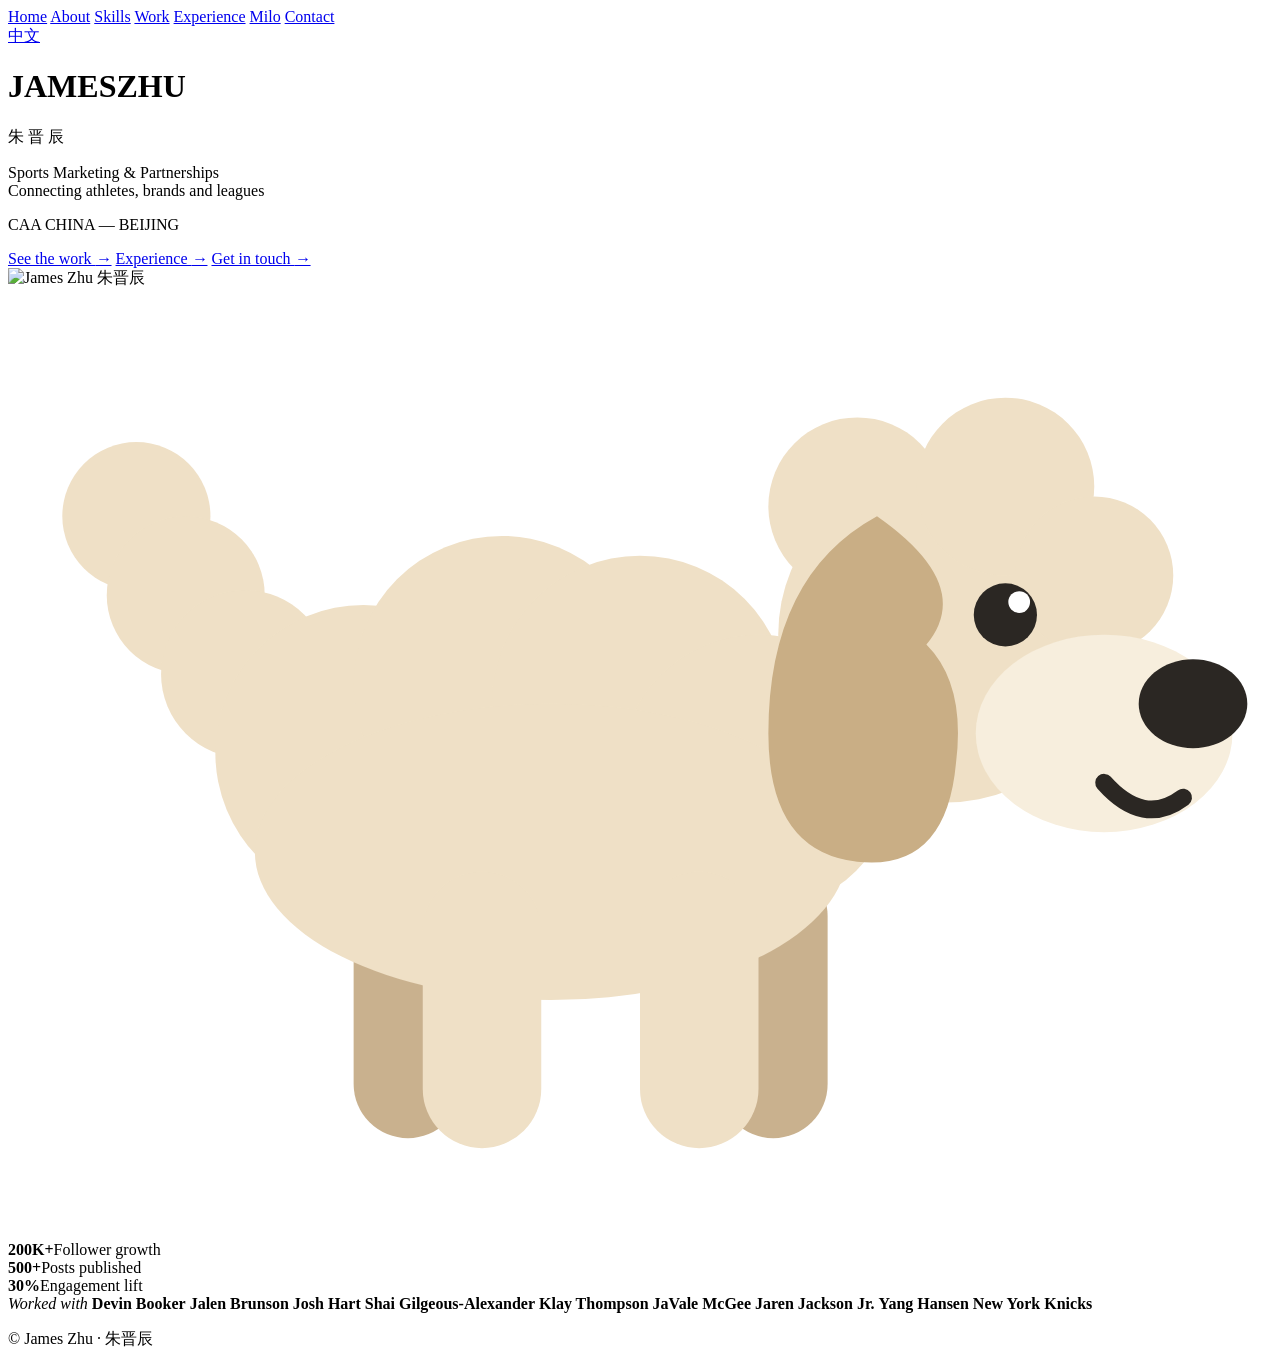
==== site/en/index.html @ c1fa9ac0 "Turn on Cloudflare Web Analytics Fills in the beacon token James created for jamesjz.com, so the plu" ====
<!DOCTYPE html>
<html lang="en">
<head>
<meta charset="UTF-8">
<meta name="viewport" content="width=device-width, initial-scale=1.0">
<title>James Zhu — Sports Agent</title>
<meta name="description" content="Personal site of Jinchen (James) Zhu — sports marketing, sponsorship strategy and athlete digital growth">
<link rel="canonical" href="https://jamesjz.com/en/">
<link rel="alternate" hreflang="zh-CN" href="https://jamesjz.com/">
<link rel="alternate" hreflang="en" href="https://jamesjz.com/en/">
<link rel="alternate" hreflang="x-default" href="https://jamesjz.com/en/">

<!-- Link previews. Without these a shared URL renders as a bare grey link on
     LinkedIn, WeChat and iMessage — the first impression this site makes is
     usually the card, not the page. -->
<meta property="og:type" content="website">
<meta property="og:site_name" content="James Zhu · 朱晋辰">
<meta property="og:locale" content="en_US">
<meta property="og:locale:alternate" content="zh_CN">
<meta property="og:url" content="https://jamesjz.com/en/">
<meta property="og:title" content="James Zhu — Sports Agent">
<meta property="og:description" content="Personal site of Jinchen (James) Zhu — sports marketing, sponsorship strategy and athlete digital growth">
<meta property="og:image" content="https://jamesjz.com/assets/share.jpg">
<meta property="og:image:width" content="1200">
<meta property="og:image:height" content="630">
<meta property="og:image:alt" content="James Zhu 朱晋辰 — Sports Marketing & Partnerships">
<meta name="twitter:card" content="summary_large_image">
<meta name="twitter:title" content="James Zhu — Sports Agent">
<meta name="twitter:description" content="Personal site of Jinchen (James) Zhu — sports marketing, sponsorship strategy and athlete digital growth">
<meta name="twitter:image" content="https://jamesjz.com/assets/share.jpg">

<link rel="icon" href="../favicon.ico" sizes="32x32">
<link rel="icon" href="../assets/icon-32.png" type="image/png">
<link rel="apple-touch-icon" href="../assets/apple-touch-icon.png">
<link rel="preload" href="../assets/fonts/jost-latin.woff2" as="font" type="font/woff2" crossorigin>
<link rel="stylesheet" href="../css/style.css?v=62e324ef">
</head>
<body>

<div class="topbar">
  <div class="topbar__inner">
    <nav>
      <a href="index.html" class="is-active">Home</a>
      <a href="about.html">About</a>
      <a href="skills.html">Skills</a>
      <a href="work.html">Work</a>
      <a href="experience.html">Experience</a>
      <a href="milo.html">Milo</a>
      <a href="contact.html">Contact</a>
    </nav>
    <a class="topbar__lang" href="../index.html" hreflang="zh-CN" aria-label="切换到中文">中文</a>
  </div>
</div>

<main>

  <div class="wrap">
    <div class="hero">
      <div class="hero__text">
        <h1 class="reveal">JAMES<span>ZHU</span></h1>
        <p class="hero__cn reveal">朱 晋 辰</p>
        <p class="hero__role reveal">Sports Marketing &amp; Partnerships<br>Connecting athletes, brands and leagues</p>
        <p class="hero__meta reveal">CAA CHINA — BEIJING</p>
        <div class="hero__links reveal">
          <a href="work.html">See the work <i>→</i></a>
          <a href="experience.html">Experience <i>→</i></a>
          <a href="contact.html">Get in touch <i>→</i></a>
        </div>
      </div>
      <div class="hero__photo reveal">
        <img src="../assets/james-portrait.png" alt="James Zhu 朱晋辰" width="1180" height="1197">
      </div>

      <div class="pet" id="miloPet" data-say="Woof!|Walk?|Pet me|Snack time" title="Milo" role="img" aria-label="Milo">
        <span class="pet__say" aria-hidden="true"></span>
        <span class="pet__sprite"><svg viewBox="0 0 128 96" xmlns="http://www.w3.org/2000/svg" aria-hidden="true" focusable="false">
          <g fill="#C9B18E">
            <rect class="pet-leg-b" x="35" y="58" width="11" height="28" rx="5.5"/>
            <rect class="pet-leg-b" x="72" y="58" width="11" height="28" rx="5.5"/>
          </g>
          <g class="pet-tail" fill="#EFE0C6">
            <circle cx="13" cy="23" r="7.5"/><circle cx="18" cy="31" r="8"/>
            <circle cx="24" cy="39" r="8.5"/><circle cx="31" cy="46" r="9"/>
          </g>
          <g fill="#EFE0C6">
            <circle cx="36" cy="47" r="15"/><circle cx="50" cy="40" r="15"/>
            <circle cx="64" cy="42" r="15"/><circle cx="76" cy="49" r="14"/>
            <ellipse cx="55" cy="57" rx="30" ry="15"/>
          </g>
          <g fill="#EFE0C6">
            <rect class="pet-leg-a" x="42" y="59" width="12" height="28" rx="6"/>
            <rect class="pet-leg-a" x="64" y="59" width="12" height="28" rx="6"/>
          </g>
          <circle cx="95" cy="35" r="17" fill="#EFE0C6"/>
          <circle cx="86" cy="22" r="9" fill="#EFE0C6"/>
          <circle cx="101" cy="20" r="9" fill="#EFE0C6"/>
          <circle cx="110" cy="29" r="8" fill="#EFE0C6"/>
          <ellipse cx="111" cy="45" rx="13" ry="10" fill="#F7EEDD"/>
          <ellipse cx="120" cy="42" rx="5.5" ry="4.5" fill="#2B2723"/>
          <path d="M111 50 q4 4.5 8 1.5" stroke="#2B2723" stroke-width="1.8" fill="none" stroke-linecap="round"/>
          <circle cx="101" cy="33" r="3.2" fill="#2B2723"/>
          <circle cx="102.4" cy="31.7" r="1.1" fill="#fff"/>
          <path class="pet-ear" d="M88 23 q-11 6 -11 22 q0 12 9 13 q9 1 10 -10 q1 -8 -3 -12 q5 -6 -5 -13 z" fill="#C9AE85"/>
        </svg></span>
      </div>
    </div>
  </div>

<div class="strip reveal">
  <div class="strip__inner">
      <div class="stat"><b>200K+</b><span>Follower growth</span></div>
      <div class="stat"><b>500+</b><span>Posts published</span></div>
      <div class="stat"><b>30%</b><span>Engagement lift</span></div>
  </div>
</div>

  <div class="wrap">
    <div class="roster reveal">
    <em>Worked with</em>
    <b>Devin Booker</b>
    <b>Jalen Brunson</b>
    <b>Josh Hart</b>
    <b>Shai Gilgeous-Alexander</b>
    <b>Klay Thompson</b>
    <b>JaVale McGee</b>
    <b>Jaren Jackson Jr.</b>
    <b>Yang Hansen</b>
    <b>New York Knicks</b>
    </div>
  </div>

</main>

<footer class="footer">
  <p>&copy; <span id="year"></span> James Zhu · 朱晋辰</p>
</footer>

<script src="../js/main.js?v=85c16a2b"></script>
<script src="../js/pet.js?v=12459e44"></script>
<script defer src="https://static.cloudflareinsights.com/beacon.min.js" data-cf-beacon='{"token": "7a365c5d4c774a3fa937ffdee6c04279"}'></script>
</body>
</html>
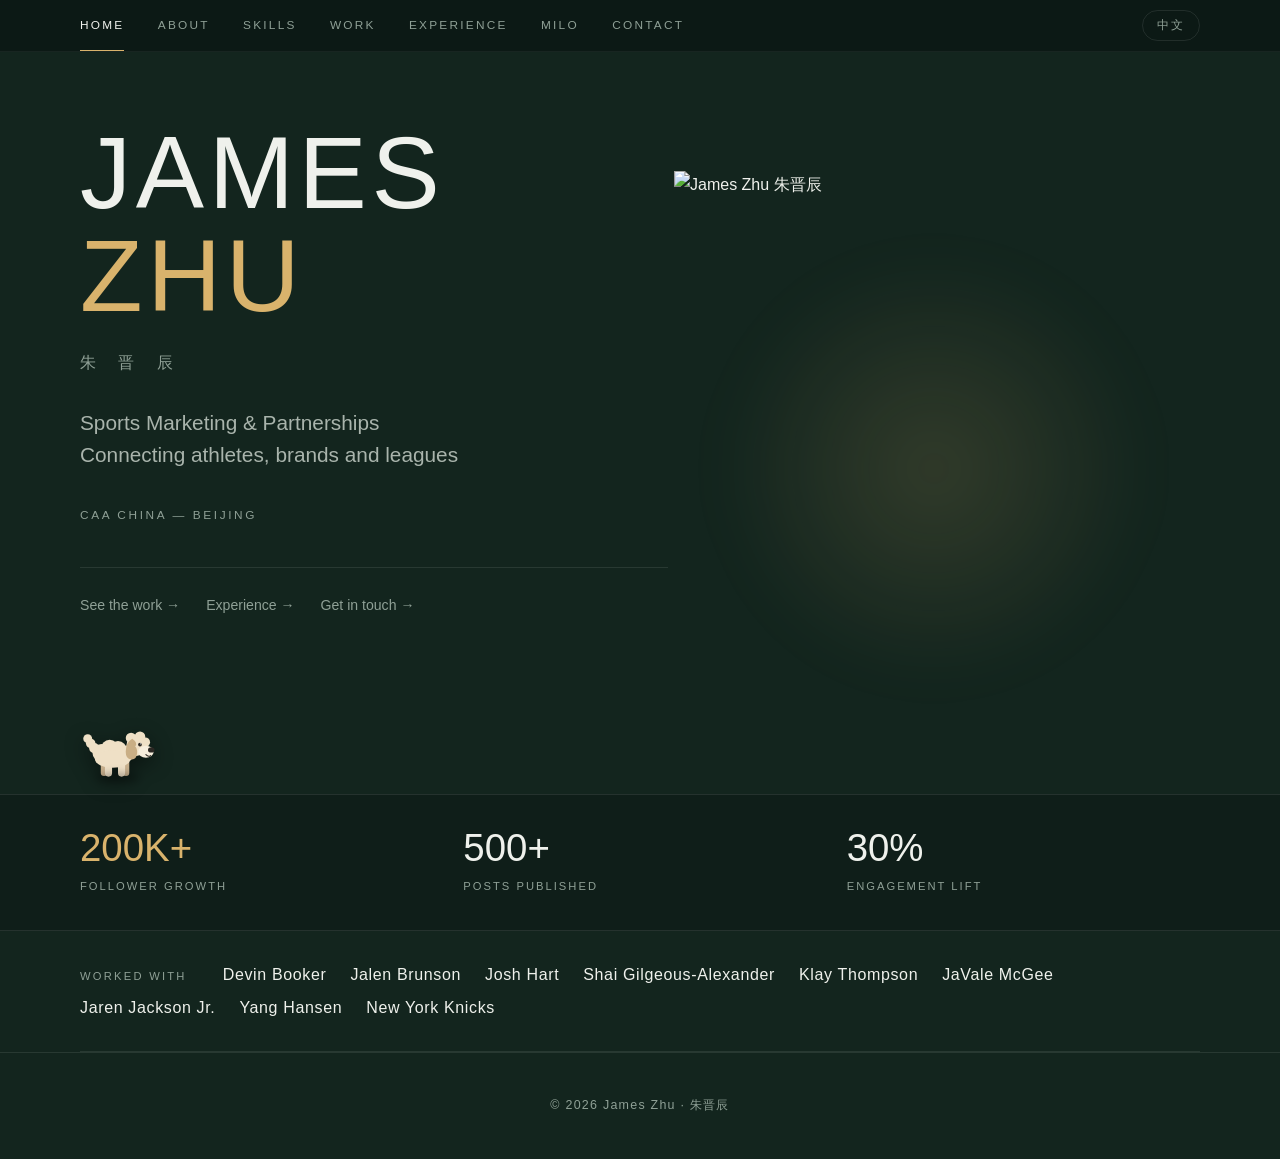
==== commit 2867915c: "Let the scroll animation actually happen The site already faded content in, but you could not see it" ====
--- a/site/en/index.html
+++ b/site/en/index.html
@@ -4,6 +4,12 @@
 <meta charset="UTF-8">
 <meta name="viewport" content="width=device-width, initial-scale=1.0">
 <title>James Zhu — Sports Agent</title>
+<script>
+(function (h) {
+  h.classList.add("js");
+  setTimeout(function () { if (!window.__reveal) h.classList.remove("js"); }, 2500);
+})(document.documentElement);
+</script>
 <meta name="description" content="Personal site of Jinchen (James) Zhu — sports marketing, sponsorship strategy and athlete digital growth">
 <link rel="canonical" href="https://jamesjz.com/en/">
 <link rel="alternate" hreflang="zh-CN" href="https://jamesjz.com/">
@@ -33,7 +39,7 @@
 <link rel="icon" href="../assets/icon-32.png" type="image/png">
 <link rel="apple-touch-icon" href="../assets/apple-touch-icon.png">
 <link rel="preload" href="../assets/fonts/jost-latin.woff2" as="font" type="font/woff2" crossorigin>
-<link rel="stylesheet" href="../css/style.css?v=62e324ef">
+<link rel="stylesheet" href="../css/style.css?v=c1eee6b9">
 </head>
 <body>
 
@@ -135,7 +141,7 @@
   <p>&copy; <span id="year"></span> James Zhu · 朱晋辰</p>
 </footer>
 
-<script src="../js/main.js?v=85c16a2b"></script>
+<script src="../js/main.js?v=fc839b87"></script>
 <script src="../js/pet.js?v=12459e44"></script>
 <script defer src="https://static.cloudflareinsights.com/beacon.min.js" data-cf-beacon='{"token": "7a365c5d4c774a3fa937ffdee6c04279"}'></script>
 </body>
--- a/site/css/style.css
+++ b/site/css/style.css
@@ -0,0 +1,792 @@
+/* James Zhu — portfolio
+   One theme: deep pine ground, warm gold accent, light-weight geometric type.
+   The portrait is pre-graded against --ground (see tools/portrait.py), so if
+   --ground changes the portrait has to be regenerated to match. */
+
+/* Jost is served from this repo rather than fonts.googleapis.com, which is
+   unreachable from mainland China — a render-blocking stylesheet on a host
+   that never answers leaves the page blank until the request times out, and
+   half the audience for this site is in Beijing. Both files are the variable
+   font, so one face per subset covers the 200-500 range the design uses.
+   SIL Open Font License 1.1; see assets/fonts/OFL.txt. */
+@font-face {
+  font-family: Jost;
+  font-style: normal;
+  font-weight: 200 500;
+  font-display: swap;
+  src: url("../assets/fonts/jost-latin.woff2") format("woff2");
+  unicode-range: U+0000-00FF, U+0131, U+0152-0153, U+02BB-02BC, U+02C6, U+02DA,
+    U+02DC, U+0304, U+0308, U+0329, U+2000-206F, U+20AC, U+2122, U+2191, U+2193,
+    U+2212, U+2215, U+FEFF, U+FFFD;
+}
+
+@font-face {
+  font-family: Jost;
+  font-style: normal;
+  font-weight: 200 500;
+  font-display: swap;
+  src: url("../assets/fonts/jost-latin-ext.woff2") format("woff2");
+  unicode-range: U+0100-02BA, U+02BD-02C5, U+02C7-02CC, U+02CE-02D7, U+02DD-02FF,
+    U+0304, U+0308, U+0329, U+1D00-1DBF, U+1E00-1E9F, U+1EF2-1EFF, U+2020,
+    U+20A0-20AB, U+20AD-20C0, U+2113, U+2C60-2C7F, U+A720-A7FF;
+}
+
+:root {
+  --ground: #13251E;
+  --ground-2: #0F1E19;
+  --bar: #0C1915;
+  --ink: #EFF1EC;
+  --dim: #8FA096;
+  --muted: #A9B4AC;
+  --accent: #D9B36C;
+  --accent-soft: rgba(217, 179, 108, 0.16);
+  --line: rgba(255, 255, 255, 0.09);
+  --maxw: 1240px;
+  --pad: clamp(24px, 5vw, 60px);
+  color-scheme: dark;
+}
+
+* { box-sizing: border-box; }
+
+body {
+  margin: 0;
+  min-height: 100vh;
+  display: flex;
+  flex-direction: column;
+  background: var(--ground);
+  color: var(--ink);
+  font-family: Jost, "PingFang SC", "Hiragino Sans GB", "Microsoft YaHei", sans-serif;
+  font-weight: 300;
+  line-height: 1.7;
+  -webkit-font-smoothing: antialiased;
+}
+
+main { flex: 1 0 auto; }
+
+a { color: inherit; text-decoration: none; }
+
+img { max-width: 100%; }
+
+.wrap {
+  max-width: var(--maxw);
+  margin: 0 auto;
+  padding: 0 var(--pad);
+}
+
+/* Nav ------------------------------------------------------------------ */
+.topbar {
+  background: var(--bar);
+  border-bottom: 1px solid rgba(255, 255, 255, 0.05);
+}
+
+.topbar__inner {
+  max-width: var(--maxw);
+  margin: 0 auto;
+  padding: 0 var(--pad);
+  display: flex;
+  align-items: center;
+  justify-content: space-between;
+  gap: 20px;
+}
+
+.topbar nav {
+  display: flex;
+  gap: clamp(18px, 2.6vw, 34px);
+  overflow-x: auto;
+  scrollbar-width: none;
+}
+
+.topbar nav::-webkit-scrollbar { display: none; }
+
+.topbar nav a {
+  display: block;
+  padding: 15px 0;
+  color: var(--dim);
+  font-size: 0.74rem;
+  letter-spacing: 0.19em;
+  text-transform: uppercase;
+  font-weight: 400;
+  white-space: nowrap;
+  flex: 0 0 auto;
+  border-bottom: 2px solid transparent;
+  margin-bottom: -1px;
+  transition: color 0.25s ease;
+}
+
+.topbar nav a:hover { color: var(--ink); }
+.topbar nav a.is-active { color: var(--ink); border-color: var(--accent); }
+
+.topbar__lang {
+  color: var(--dim);
+  font-size: 0.72rem;
+  letter-spacing: 0.18em;
+  text-transform: uppercase;
+  border: 1px solid var(--line);
+  border-radius: 999px;
+  padding: 5px 14px;
+  white-space: nowrap;
+  flex: 0 0 auto;
+  transition: color 0.25s ease, border-color 0.25s ease;
+}
+
+.topbar__lang:hover { color: var(--ink); border-color: var(--accent); }
+
+/* Hero (home) ---------------------------------------------------------- */
+.hero {
+  position: relative;      /* the desk pet walks along this box's floor */
+  display: grid;
+  grid-template-columns: 1.05fr 0.95fr;
+  align-items: center;
+  min-height: 600px;
+}
+
+.hero__text { padding: 70px 0 80px; }
+
+/* a clear strip along the bottom of the hero for the desk pet to walk on,
+   so he never stands on the entry links */
+.hero { padding-bottom: 96px; }
+
+.hero h1 {
+  margin: 0;
+  font-weight: 200;
+  font-size: clamp(3.4rem, 8vw, 6.6rem);
+  line-height: 1;
+  letter-spacing: 0.045em;
+}
+
+.hero h1 span { display: block; color: var(--accent); }
+
+.hero__cn {
+  margin: 22px 0 0;
+  font-size: 1.02rem;
+  letter-spacing: 0.55em;
+  color: var(--dim);
+}
+
+.hero__role {
+  margin: 30px 0 0;
+  font-size: clamp(1.1rem, 2.2vw, 1.3rem);
+  font-weight: 200;
+  line-height: 1.55;
+  color: var(--muted);
+}
+
+
+.hero__meta {
+  margin: 34px 0 0;
+  font-size: 0.74rem;
+  letter-spacing: 0.22em;
+  text-transform: uppercase;
+  color: var(--dim);
+}
+
+.hero__links {
+  margin-top: 42px;
+  padding-top: 26px;
+  border-top: 1px solid var(--line);
+  display: flex;
+  flex-wrap: wrap;
+  gap: 26px;
+}
+
+.hero__links a {
+  color: var(--dim);
+  font-size: 0.88rem;
+  transition: color 0.25s ease;
+}
+
+.hero__links a i { font-style: normal; display: inline-block; transition: transform 0.25s ease; }
+.hero__links a:hover { color: var(--ink); }
+.hero__links a:hover i { transform: translateX(4px); }
+
+.hero__photo {
+  position: relative;
+  align-self: end;
+  justify-self: center;
+  width: 100%;
+  max-width: 520px;
+}
+
+.hero__photo::before {
+  content: "";
+  position: absolute;
+  left: 50%;
+  top: 14%;
+  transform: translateX(-50%);
+  width: 86%;
+  aspect-ratio: 1;
+  border-radius: 50%;
+  background: radial-gradient(circle, var(--accent-soft), transparent 68%);
+  filter: blur(26px);
+}
+
+.hero__photo img { position: relative; display: block; width: 100%; height: auto; }
+
+/* Page header (sub-pages) ---------------------------------------------- */
+.page-head {
+  max-width: var(--maxw);
+  margin: 0 auto;
+  padding: clamp(56px, 9vw, 104px) var(--pad) 0;
+}
+
+.page-head h1 {
+  margin: 0;
+  font-weight: 200;
+  font-size: clamp(2.2rem, 5.4vw, 3.6rem);
+  letter-spacing: 0.04em;
+  line-height: 1.1;
+}
+
+.page-head p {
+  margin: 16px 0 0;
+  color: var(--dim);
+  font-size: 1.02rem;
+  max-width: 56ch;
+}
+
+.section {
+  max-width: var(--maxw);
+  margin: 0 auto;
+  padding: clamp(38px, 5vw, 56px) var(--pad) clamp(70px, 9vw, 110px);
+}
+
+/* Stat strip + roster -------------------------------------------------- */
+.strip {
+  border-top: 1px solid var(--line);
+  border-bottom: 1px solid var(--line);
+  background: var(--ground-2);
+}
+
+.strip__inner {
+  max-width: var(--maxw);
+  margin: 0 auto;
+  padding: 34px var(--pad);
+  display: grid;
+  grid-template-columns: repeat(auto-fit, minmax(200px, 1fr));
+  gap: 30px;
+}
+
+.stat b {
+  display: block;
+  font-size: clamp(1.9rem, 3.4vw, 2.4rem);
+  font-weight: 200;
+  line-height: 1;
+  font-variant-numeric: tabular-nums;
+}
+
+.stat:first-child b { color: var(--accent); }
+
+.stat span {
+  display: block;
+  margin-top: 9px;
+  font-size: 0.7rem;
+  letter-spacing: 0.18em;
+  text-transform: uppercase;
+  color: var(--dim);
+}
+
+.roster {
+  padding: 30px 0;
+  border-bottom: 1px solid var(--line);
+  display: flex;
+  flex-wrap: wrap;
+  gap: 6px 24px;
+  align-items: baseline;
+}
+
+.roster em {
+  font-style: normal;
+  font-size: 0.7rem;
+  letter-spacing: 0.2em;
+  text-transform: uppercase;
+  color: var(--dim);
+  margin-right: 12px;
+}
+
+.roster b { font-weight: 400; font-size: 1rem; letter-spacing: 0.04em; }
+
+/* About ---------------------------------------------------------------- */
+.about {
+  display: grid;
+  grid-template-columns: 1.35fr 1fr;
+  gap: clamp(36px, 5vw, 64px);
+}
+
+.about__text {
+  margin: 0;
+  font-size: 1.06rem;
+  color: var(--muted);
+}
+
+.about__facts {
+  list-style: none;
+  margin: 0;
+  padding: 0;
+  display: flex;
+  flex-direction: column;
+  gap: 16px;
+}
+
+.about__facts li {
+  display: flex;
+  justify-content: space-between;
+  gap: 20px;
+  padding-bottom: 14px;
+  border-bottom: 1px solid var(--line);
+}
+
+.about__facts span {
+  color: var(--dim);
+  font-size: 0.74rem;
+  letter-spacing: 0.16em;
+  text-transform: uppercase;
+  white-space: nowrap;
+  padding-top: 3px;
+}
+
+.about__facts strong { font-weight: 400; text-align: right; }
+
+/* Skills --------------------------------------------------------------- */
+.groups {
+  display: grid;
+  grid-template-columns: repeat(auto-fit, minmax(230px, 1fr));
+  gap: clamp(30px, 4vw, 48px);
+}
+
+.group h2 {
+  margin: 0 0 18px;
+  font-size: 0.74rem;
+  letter-spacing: 0.2em;
+  text-transform: uppercase;
+  font-weight: 400;
+  color: var(--accent);
+}
+
+.tags { display: flex; flex-wrap: wrap; gap: 9px; }
+
+.tag {
+  border: 1px solid var(--line);
+  border-radius: 999px;
+  padding: 7px 16px;
+  font-size: 0.88rem;
+  transition: border-color 0.25s ease, color 0.25s ease;
+}
+
+.tag:hover { border-color: var(--accent); }
+
+/* Work ----------------------------------------------------------------- */
+.cases { display: flex; flex-direction: column; }
+
+.case {
+  display: grid;
+  grid-template-columns: 1fr 1.6fr;
+  gap: clamp(24px, 4vw, 56px);
+  padding: clamp(28px, 4vw, 40px) 0;
+  border-bottom: 1px solid var(--line);
+}
+
+.case:first-child { border-top: 1px solid var(--line); }
+
+.case h2 {
+  margin: 0;
+  font-size: clamp(1.3rem, 2.4vw, 1.6rem);
+  font-weight: 300;
+  letter-spacing: 0.02em;
+}
+
+.case__who {
+  margin-top: 8px;
+  font-size: 0.72rem;
+  letter-spacing: 0.18em;
+  text-transform: uppercase;
+  color: var(--accent);
+}
+
+.case p { margin: 0; color: var(--muted); font-size: 1rem; }
+
+.case__num {
+  margin-top: 16px;
+  display: flex;
+  flex-wrap: wrap;
+  gap: 28px;
+}
+
+.case__num div b {
+  display: block;
+  font-size: 1.5rem;
+  font-weight: 200;
+  line-height: 1.1;
+  color: var(--accent);
+  font-variant-numeric: tabular-nums;
+}
+
+.case__num div span {
+  font-size: 0.7rem;
+  letter-spacing: 0.16em;
+  text-transform: uppercase;
+  color: var(--dim);
+}
+
+/* Experience ----------------------------------------------------------- */
+.timeline { display: flex; flex-direction: column; }
+
+.job {
+  display: grid;
+  grid-template-columns: 200px 1fr;
+  gap: clamp(20px, 3vw, 36px);
+  padding: 28px 0;
+  border-bottom: 1px solid var(--line);
+}
+
+.job:first-child { border-top: 1px solid var(--line); }
+
+.job__side { padding-top: 8px; }
+
+.job time {
+  display: block;
+  font-size: 0.78rem;
+  letter-spacing: 0.14em;
+  color: var(--dim);
+  font-variant-numeric: tabular-nums;
+}
+
+/* Company marks keep their own colours: flattening them to one silhouette
+   turned the Sparks crest — a filled disc — into a featureless white dot, and
+   a stacked wordmark into a smudge. They are held slightly back at rest so the
+   rail stays quiet, and come forward on hover. Backgrounds are matted out by
+   tools/logos.py; a dark mark is inverted there rather than in CSS, so this
+   rule stays the same for every logo. */
+.job__logo {
+  display: block;
+  width: auto;
+  height: auto;
+  max-height: 38px;
+  max-width: 140px;
+  object-fit: contain;
+  object-position: left center;
+  margin-bottom: 14px;
+  opacity: 0.82;
+  transition: opacity 0.28s ease;
+}
+
+.job:hover .job__logo { opacity: 1; }
+
+.job h2 { margin: 0; font-size: 1.34rem; font-weight: 300; letter-spacing: 0.02em; }
+
+.job__org {
+  margin-top: 3px;
+  font-size: 0.74rem;
+  letter-spacing: 0.17em;
+  text-transform: uppercase;
+  color: var(--accent);
+}
+
+.job p { margin: 12px 0 0; color: var(--muted); font-size: 0.98rem; max-width: 66ch; }
+
+.honors { margin-top: clamp(44px, 6vw, 68px); }
+
+.honors h2 {
+  margin: 0 0 18px;
+  font-size: 0.74rem;
+  letter-spacing: 0.2em;
+  text-transform: uppercase;
+  font-weight: 400;
+  color: var(--accent);
+}
+
+.honors ul { list-style: none; margin: 0; padding: 0; display: flex; flex-direction: column; gap: 10px; }
+
+.honors li { position: relative; padding-left: 20px; color: var(--muted); font-size: 0.97rem; }
+
+.honors li::before {
+  content: "";
+  position: absolute;
+  left: 0;
+  top: 12px;
+  width: 5px;
+  height: 5px;
+  border-radius: 50%;
+  background: var(--accent);
+}
+
+/* Desk pet (home page) -------------------------------------------------- */
+.pet {
+  position: absolute;
+  left: 0;
+  bottom: 12px;
+  z-index: 40;
+  width: 76px;
+  height: 57px;
+  cursor: pointer;
+  will-change: transform;
+  -webkit-tap-highlight-color: transparent;
+}
+
+.pet__sprite {
+  display: block;
+  width: 100%;
+  height: 100%;
+  transition: transform 0.2s ease;
+}
+
+.pet__sprite svg {
+  display: block;
+  width: 100%;
+  height: 100%;
+  filter: drop-shadow(0 6px 10px rgba(0, 0, 0, 0.45));
+}
+
+/* the ground shadow keeps him standing on the page rather than floating */
+.pet::after {
+  content: "";
+  position: absolute;
+  left: 50%;
+  bottom: 1px;
+  transform: translateX(-50%);
+  width: 44px;
+  height: 7px;
+  border-radius: 50%;
+  background: rgba(0, 0, 0, 0.38);
+  filter: blur(4px);
+}
+
+/* Legs, tail and ear only move while he is actually going somewhere. */
+.pet-leg-a, .pet-leg-b, .pet-tail, .pet-ear { transform-box: fill-box; }
+.pet-leg-a, .pet-leg-b { transform-origin: 50% 6%; }
+.pet-tail { transform-origin: 88% 92%; }
+.pet-ear { transform-origin: 55% 8%; }
+
+.pet.is-walking .pet-leg-a { animation: pet-step-a 0.52s ease-in-out infinite; }
+.pet.is-walking .pet-leg-b { animation: pet-step-b 0.52s ease-in-out infinite; }
+.pet.is-walking .pet-ear { animation: pet-flop 0.52s ease-in-out infinite; }
+.pet-tail { animation: pet-wag 0.75s ease-in-out infinite; }
+.pet.is-walking .pet-tail { animation-duration: 0.42s; }
+
+@keyframes pet-step-a { 0%, 100% { transform: rotate(14deg); } 50% { transform: rotate(-14deg); } }
+@keyframes pet-step-b { 0%, 100% { transform: rotate(-14deg); } 50% { transform: rotate(14deg); } }
+@keyframes pet-wag { 0%, 100% { transform: rotate(-16deg); } 50% { transform: rotate(16deg); } }
+@keyframes pet-flop { 0%, 100% { transform: rotate(-6deg); } 50% { transform: rotate(7deg); } }
+
+.pet__say {
+  position: absolute;
+  bottom: 62px;
+  left: 50%;
+  transform: translate(-50%, 6px);
+  padding: 5px 12px;
+  border-radius: 999px;
+  background: var(--accent);
+  color: #16281F;
+  font-size: 0.76rem;
+  letter-spacing: 0.06em;
+  white-space: nowrap;
+  opacity: 0;
+  pointer-events: none;
+  transition: opacity 0.22s ease, transform 0.22s ease;
+}
+
+.pet__say.is-on { opacity: 1; transform: translate(-50%, 0); }
+
+/* Reduce motion: Milo stays on the page, he just holds still. js/pet.js stops
+   walking him to match, so nothing here is left animating a stationary dog. */
+@media (prefers-reduced-motion: reduce) {
+  .pet-leg-a, .pet-leg-b, .pet-tail, .pet-ear { animation: none; }
+  .pet__sprite { transition: none; }
+  .pet__say { transition: opacity 0.22s ease; transform: translate(-50%, 0); }
+}
+
+/* Resume note (contact) ------------------------------------------------ */
+.contact__note {
+  margin-top: 34px;
+  color: var(--dim);
+  font-size: 0.96rem;
+}
+
+/* 404 ------------------------------------------------------------------ */
+/* Scoped under .page-head: these are <p> elements inside it, and the bare
+   class (0,1,0) loses to `.page-head p` (0,1,1) on size, colour and margin. */
+.page-head .notfound__code {
+  margin: 0 0 12px;
+  font-size: clamp(3.4rem, 9vw, 6rem);
+  font-weight: 200;
+  line-height: 1;
+  color: var(--accent);
+  letter-spacing: 0.04em;
+}
+
+.page-head .notfound__en { margin-top: 10px; color: var(--dim); font-size: 0.94rem; }
+
+.page-head .notfound__back { margin-top: 34px; display: flex; flex-wrap: wrap; gap: 26px; }
+
+.notfound__back a { color: var(--muted); transition: color 0.25s ease; }
+.notfound__back a:hover { color: var(--ink); }
+.notfound__back i { font-style: normal; display: inline-block; transition: transform 0.25s ease; }
+.notfound__back a:hover i { transform: translateX(4px); }
+
+/* Milo ----------------------------------------------------------------- */
+.milo__intro {
+  margin: 0 0 clamp(34px, 5vw, 52px);
+  max-width: 62ch;
+  font-size: 1.06rem;
+  color: var(--muted);
+}
+
+/* Editorial grid: the first shot runs 2x2 as the feature, the rest fill in
+   beside it. A "wide" shot spans two columns to close the gap left when the
+   remaining count would otherwise strand an empty cell. */
+.shots {
+  display: grid;
+  grid-template-columns: repeat(4, 1fr);
+  gap: clamp(16px, 2.2vw, 26px);
+  /* size each figure to its own content; only the feature is stretched to fill
+     its two rows, otherwise every image gets a definite height, overriding
+     aspect-ratio and cropping the subject out of frame */
+  align-items: start;
+}
+
+.shot { margin: 0; display: grid; grid-template-rows: 1fr auto; }
+
+.shot img {
+  display: block;
+  width: 100%;
+  height: auto;            /* the tag carries height="800"; without this the
+                              attribute wins and cover crops the subject out */
+  aspect-ratio: 3 / 4;
+  object-fit: cover;
+  border-radius: 3px;
+  filter: saturate(0.92) brightness(0.96);
+  transition: filter 0.35s ease, transform 0.35s ease;
+}
+
+.shot--feature { grid-column: span 2; grid-row: span 2; align-self: stretch; }
+.shot--feature img { aspect-ratio: auto; height: 100%; }
+
+.shot--wide { grid-column: span 2; }
+.shot--wide img { aspect-ratio: 3 / 2; }
+
+.shot:hover img { filter: none; transform: translateY(-4px); }
+
+.shot figcaption {
+  margin-top: 14px;
+  font-size: 0.9rem;
+  color: var(--dim);
+}
+
+.shot figcaption b {
+  display: block;
+  font-weight: 400;
+  font-size: 0.74rem;
+  letter-spacing: 0.18em;
+  text-transform: uppercase;
+  color: var(--accent);
+  margin-bottom: 5px;
+}
+
+/* Contact -------------------------------------------------------------- */
+.contact { display: flex; flex-direction: column; align-items: flex-start; gap: 22px; }
+
+.contact__email {
+  font-size: clamp(1.4rem, 4vw, 2.2rem);
+  font-weight: 200;
+  letter-spacing: 0.01em;
+  color: var(--accent);
+  border-bottom: 1px solid transparent;
+  transition: border-color 0.25s ease;
+}
+
+.contact__email:hover { border-color: var(--accent); }
+
+.contact__links { display: flex; gap: 26px; }
+
+.contact__links a {
+  color: var(--dim);
+  font-size: 0.78rem;
+  letter-spacing: 0.18em;
+  text-transform: uppercase;
+  border-bottom: 1px solid transparent;
+  transition: color 0.25s ease, border-color 0.25s ease;
+}
+
+.contact__links a:hover { color: var(--ink); border-color: var(--accent); }
+
+/* Next-page link ------------------------------------------------------- */
+.next {
+  margin-top: clamp(48px, 7vw, 76px);
+  padding-top: 28px;
+  border-top: 1px solid var(--line);
+}
+
+.next a {
+  font-size: 0.78rem;
+  letter-spacing: 0.18em;
+  text-transform: uppercase;
+  color: var(--dim);
+  transition: color 0.25s ease;
+}
+
+.next a i { font-style: normal; display: inline-block; transition: transform 0.25s ease; }
+.next a:hover { color: var(--accent); }
+.next a:hover i { transform: translateX(5px); }
+
+/* Footer --------------------------------------------------------------- */
+.footer {
+  border-top: 1px solid var(--line);
+  padding: 30px var(--pad);
+  text-align: center;
+  color: var(--dim);
+  font-size: 0.78rem;
+  letter-spacing: 0.1em;
+}
+
+/* Reveal --------------------------------------------------------------- */
+/* Hidden only under .js, set by an inline script in the head: with scripts off
+   nothing would ever add is-visible, and the page would be blank text. */
+.js .reveal {
+  opacity: 0;
+  transform: translateY(28px);
+  /* A long, decelerating curve reads as designed; the browser default reads
+     as a default. js/main.js staggers neighbours via transition-delay. */
+  transition: opacity 0.7s cubic-bezier(0.16, 1, 0.3, 1),
+              transform 0.7s cubic-bezier(0.16, 1, 0.3, 1);
+}
+
+.js .reveal.is-visible { opacity: 1; transform: none; }
+
+:focus-visible { outline: 2px solid var(--accent); outline-offset: 3px; }
+
+@media (prefers-reduced-motion: reduce) {
+  .js .reveal { opacity: 1; transform: none; transition: none; }
+  * { scroll-behavior: auto; }
+}
+
+/* Responsive ----------------------------------------------------------- */
+@media (max-width: 900px) {
+  .hero { grid-template-columns: 1fr; min-height: 0; text-align: center; }
+  .hero__photo { order: -1; max-width: 320px; margin-top: 26px; }
+  .hero__text { padding: 26px 0 60px; order: 1; }
+
+  /* Milo walks under the portrait instead of at the foot of the hero. Stacked
+     on a phone the hero runs taller than the screen, so the bottom strip put
+     him a third of a screen below the fold — a desk pet nobody scrolls to is
+     no desk pet. As a grid item between the photo and the text he lands on
+     the first screen, and the reserved floor strip is no longer needed. */
+  .hero { padding-bottom: 0; }
+  .pet {
+    position: relative;
+    left: auto;
+    bottom: auto;
+    order: 0;
+    justify-self: start;
+    margin: 8px 0 0;
+  }
+  .hero__links { justify-content: center; }
+  .hero__role { margin-left: auto; margin-right: auto; }
+  .strip__inner { grid-template-columns: repeat(2, 1fr); gap: 26px; }
+  .about { grid-template-columns: 1fr; }
+  .about__facts strong { text-align: left; }
+  .case, .job { grid-template-columns: 1fr; gap: 6px; }
+  .shots { grid-template-columns: repeat(2, 1fr); }
+  .shot--feature { grid-column: span 2; grid-row: auto; }
+  .shot--feature img { aspect-ratio: 4 / 3; height: auto; }
+  .job time { padding-top: 0; }
+  .case__who { margin-bottom: 10px; }
+}
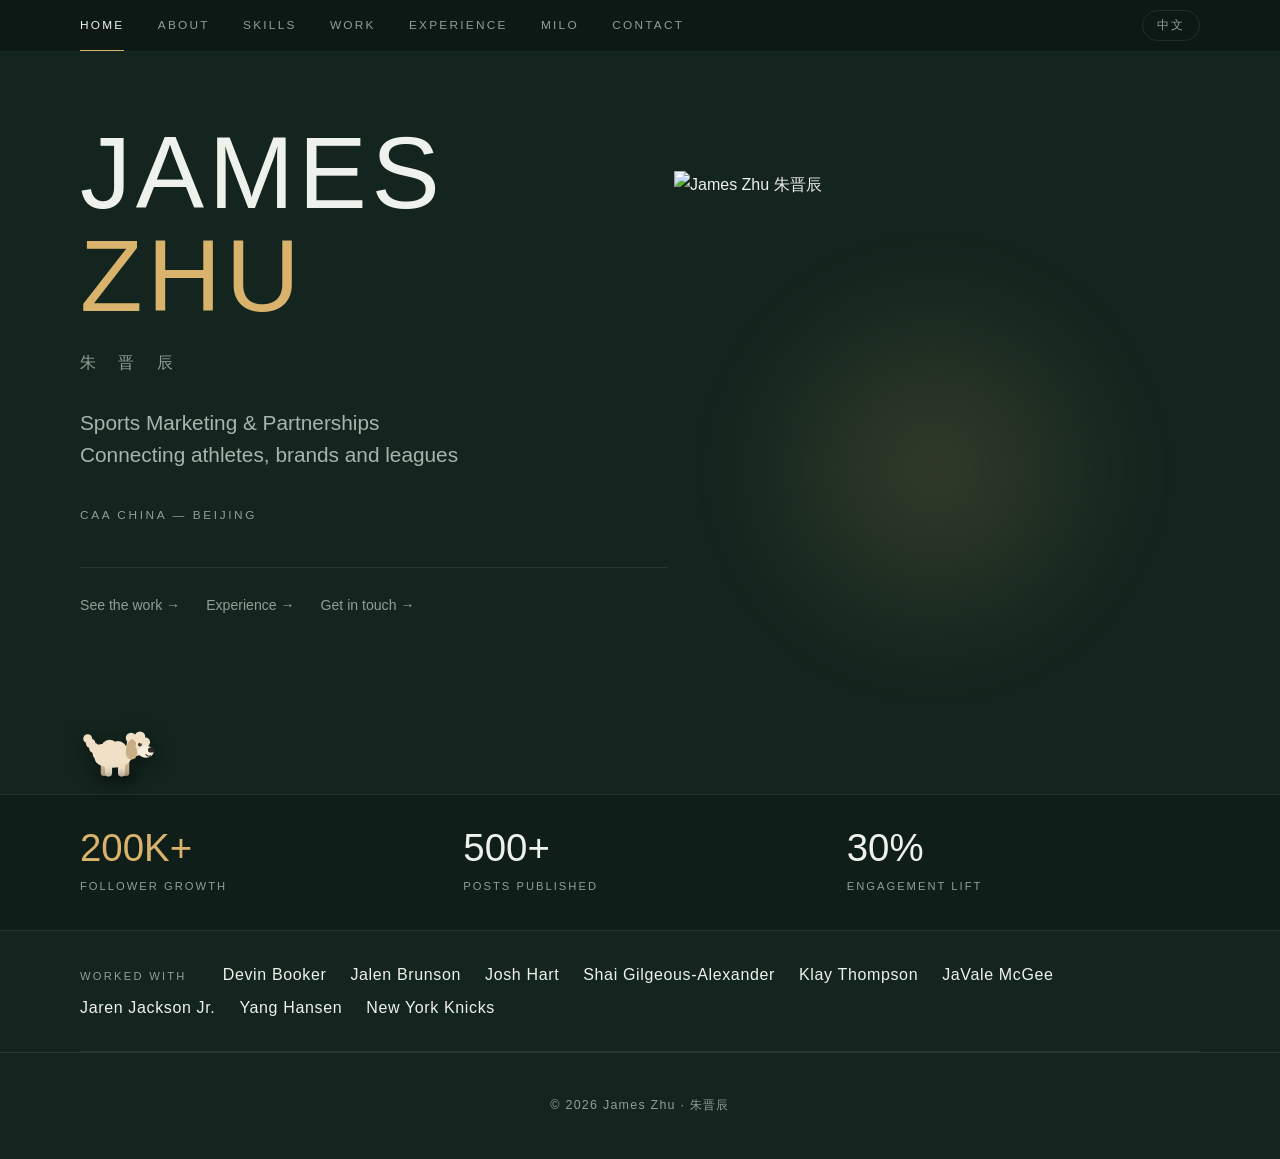
==== commit e260afac: "Roll the home page stat numbers up like an odometer Each digit spins from 0 up through one full pass" ====
--- a/site/en/index.html
+++ b/site/en/index.html
@@ -39,7 +39,7 @@
 <link rel="icon" href="../assets/icon-32.png" type="image/png">
 <link rel="apple-touch-icon" href="../assets/apple-touch-icon.png">
 <link rel="preload" href="../assets/fonts/jost-latin.woff2" as="font" type="font/woff2" crossorigin>
-<link rel="stylesheet" href="../css/style.css?v=c1eee6b9">
+<link rel="stylesheet" href="../css/style.css?v=113d32ee">
 </head>
 <body>
 
@@ -143,6 +143,7 @@
 
 <script src="../js/main.js?v=fc839b87"></script>
 <script src="../js/pet.js?v=12459e44"></script>
+<script src="../js/stats.js?v=37cc9b53"></script>
 <script defer src="https://static.cloudflareinsights.com/beacon.min.js" data-cf-beacon='{"token": "7a365c5d4c774a3fa937ffdee6c04279"}'></script>
 </body>
 </html>
--- a/site/css/style.css
+++ b/site/css/style.css
@@ -276,13 +276,45 @@
 
 .stat:first-child b { color: var(--accent); }
 
-.stat span {
+/* Direct child only: this is the caption under the number, and a plain
+   `.stat span` would also catch the reel spans js/stats.js builds inside <b>
+   and lay them out as 0.7rem blocks. */
+.stat > span {
   display: block;
   margin-top: 9px;
   font-size: 0.7rem;
   letter-spacing: 0.18em;
   text-transform: uppercase;
   color: var(--dim);
+}
+
+/* Odometer reels, built and torn down by js/stats.js. They exist only while a
+   number is rolling, so nothing here applies to the page at rest. */
+.num__d {
+  display: inline-block;
+  overflow: hidden;
+  vertical-align: bottom;
+}
+
+.num__col { display: block; }
+
+.num__col i {
+  display: block;
+  font-style: normal;
+  line-height: 1;
+}
+
+/* Reachable by a screen reader, invisible on screen. */
+.sr-only {
+  position: absolute;
+  width: 1px;
+  height: 1px;
+  padding: 0;
+  margin: -1px;
+  overflow: hidden;
+  clip: rect(0, 0, 0, 0);
+  white-space: nowrap;
+  border: 0;
 }
 
 .roster {
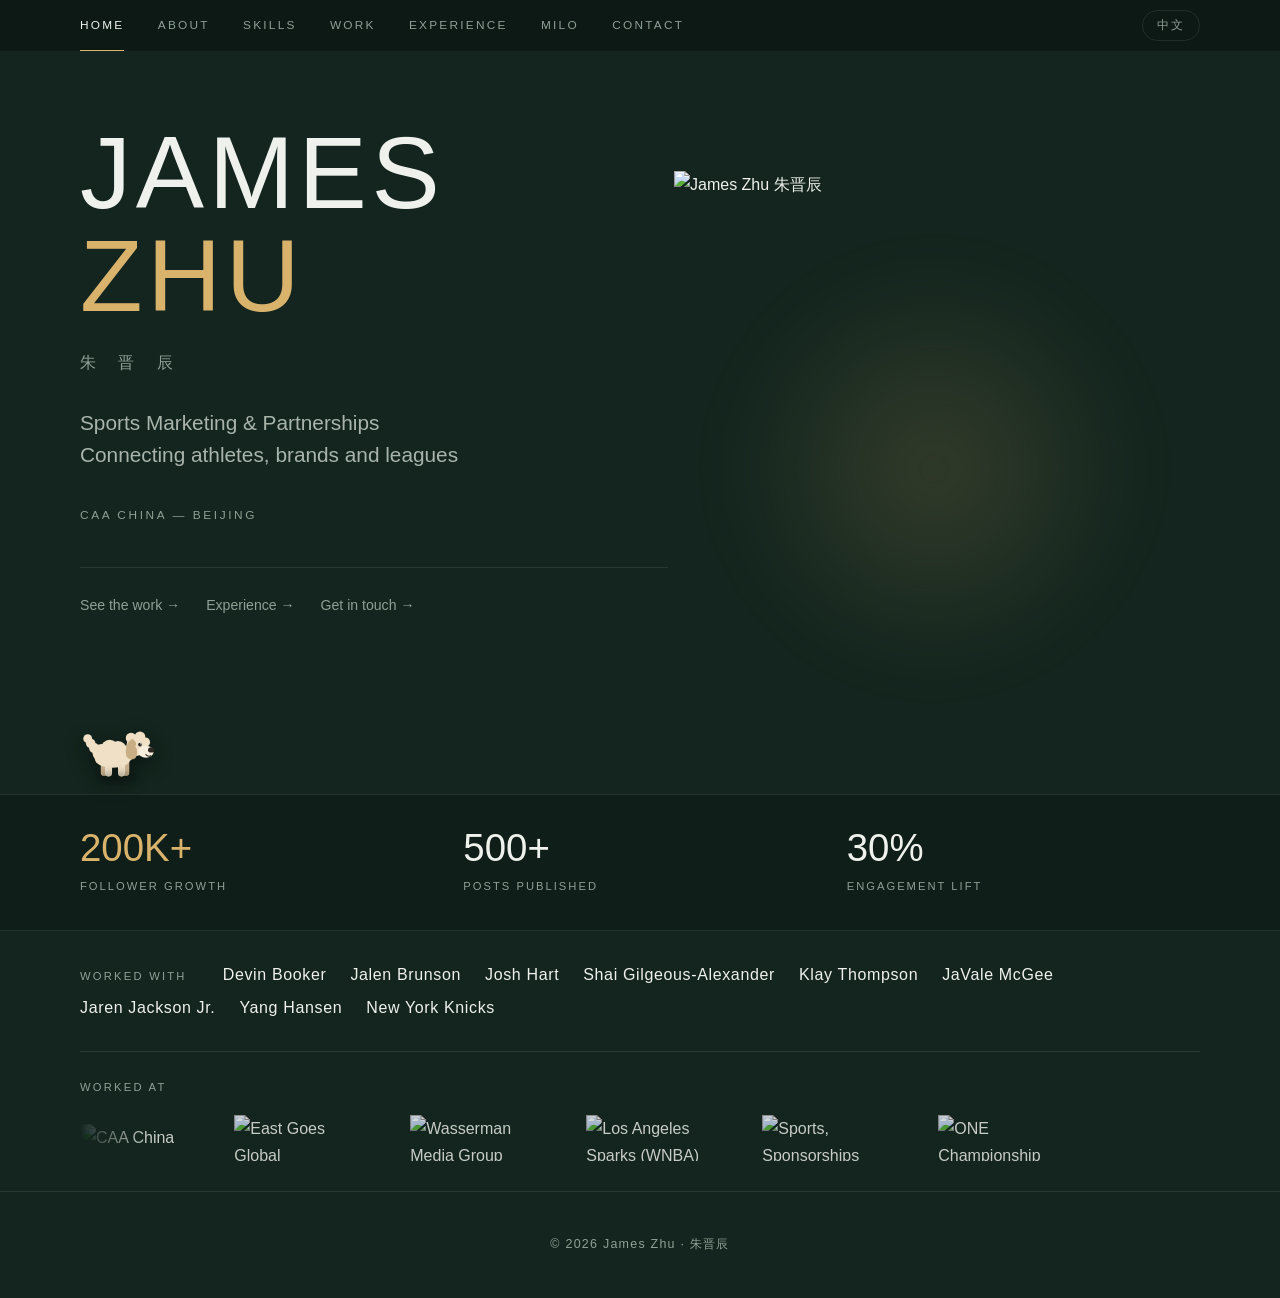
==== commit 8130acf8: "Scroll a band of company marks across the home page Taken from the client-logo strip on michaelpumo." ====
--- a/site/en/index.html
+++ b/site/en/index.html
@@ -39,7 +39,7 @@
 <link rel="icon" href="../assets/icon-32.png" type="image/png">
 <link rel="apple-touch-icon" href="../assets/apple-touch-icon.png">
 <link rel="preload" href="../assets/fonts/jost-latin.woff2" as="font" type="font/woff2" crossorigin>
-<link rel="stylesheet" href="../css/style.css?v=113d32ee">
+<link rel="stylesheet" href="../css/style.css?v=07e40e41">
 </head>
 <body>
 
@@ -135,6 +135,24 @@
     </div>
   </div>
 
+  <div class="wrap">
+    <div class="marquee reveal" data-marquee>
+      <em>Worked at</em>
+      <div class="marquee__viewport">
+        <div class="marquee__track">
+          <div class="marquee__group">
+        <img class="marquee__logo" src="../assets/logos/caa.png" alt="CAA China" loading="lazy">
+        <img class="marquee__logo" src="../assets/logos/east-goes-global.png" alt="East Goes Global" loading="lazy">
+        <img class="marquee__logo" src="../assets/logos/wasserman.png" alt="Wasserman Media Group" loading="lazy">
+        <img class="marquee__logo" src="../assets/logos/la-sparks.png" alt="Los Angeles Sparks (WNBA)" loading="lazy">
+        <img class="marquee__logo" src="../assets/logos/ssec.png" alt="Sports, Sponsorships and Events Consulting" loading="lazy">
+        <img class="marquee__logo" src="../assets/logos/one-championship.png" alt="ONE Championship" loading="lazy">
+          </div>
+        </div>
+      </div>
+    </div>
+  </div>
+
 </main>
 
 <footer class="footer">
@@ -144,6 +162,7 @@
 <script src="../js/main.js?v=fc839b87"></script>
 <script src="../js/pet.js?v=12459e44"></script>
 <script src="../js/stats.js?v=37cc9b53"></script>
+<script src="../js/marquee.js?v=4f38c519"></script>
 <script defer src="https://static.cloudflareinsights.com/beacon.min.js" data-cf-beacon='{"token": "7a365c5d4c774a3fa937ffdee6c04279"}'></script>
 </body>
 </html>
--- a/site/css/style.css
+++ b/site/css/style.css
@@ -337,6 +337,66 @@
 
 .roster b { font-weight: 400; font-size: 1rem; letter-spacing: 0.04em; }
 
+/* Logo marquee --------------------------------------------------------- */
+.marquee { padding: 26px 0 30px; }
+
+/* The mask belongs on the moving strip, not on the whole band: applied higher
+   up it also fades the label, which sits right where the left edge fades out. */
+.marquee__viewport {
+  overflow: hidden;
+  /* Fade the marks out at both edges instead of chopping them mid-letter.
+     Safari needs the prefixed property; without either the logos hard-cut,
+     which is plainer but not broken. */
+  -webkit-mask-image: linear-gradient(to right, transparent, #000 6%, #000 94%, transparent);
+  mask-image: linear-gradient(to right, transparent, #000 6%, #000 94%, transparent);
+}
+
+/* Direct child: `.marquee em` would also catch anything inside a mark. */
+.marquee > em {
+  display: block;
+  font-style: normal;
+  font-size: 0.7rem;
+  letter-spacing: 0.2em;
+  text-transform: uppercase;
+  color: var(--dim);
+  margin-bottom: 18px;
+}
+
+.marquee__track {
+  display: flex;
+  gap: 60px;
+  width: max-content;
+}
+
+/* Runs only once js/marquee.js has cloned enough copies to loop; until then
+   the single row simply sits there. */
+.marquee.is-rolling .marquee__track {
+  animation: marquee-roll linear infinite;
+}
+
+.marquee:hover .marquee__track { animation-play-state: paused; }
+
+.marquee__group {
+  display: flex;
+  align-items: center;
+  gap: 60px;
+  flex: 0 0 auto;      /* never squeezed: a shrunk group mismeasures the loop */
+}
+
+/* Capped on both axes, and tighter on width than the timeline uses: in a row
+   the marks are compared directly, so a wide wordmark left to run to 150px
+   dwarfs a round crest that can only ever be as wide as it is tall. */
+.marquee__logo {
+  max-height: 46px;
+  max-width: 116px;
+  width: auto;
+  opacity: 0.82;
+}
+
+@keyframes marquee-roll {
+  to { transform: translateX(calc(var(--marquee-span) * -1)); }
+}
+
 /* About ---------------------------------------------------------------- */
 .about {
   display: grid;
@@ -787,6 +847,7 @@
 
 @media (prefers-reduced-motion: reduce) {
   .js .reveal { opacity: 1; transform: none; transition: none; }
+  .marquee.is-rolling .marquee__track { animation: none; }
   * { scroll-behavior: auto; }
 }
 
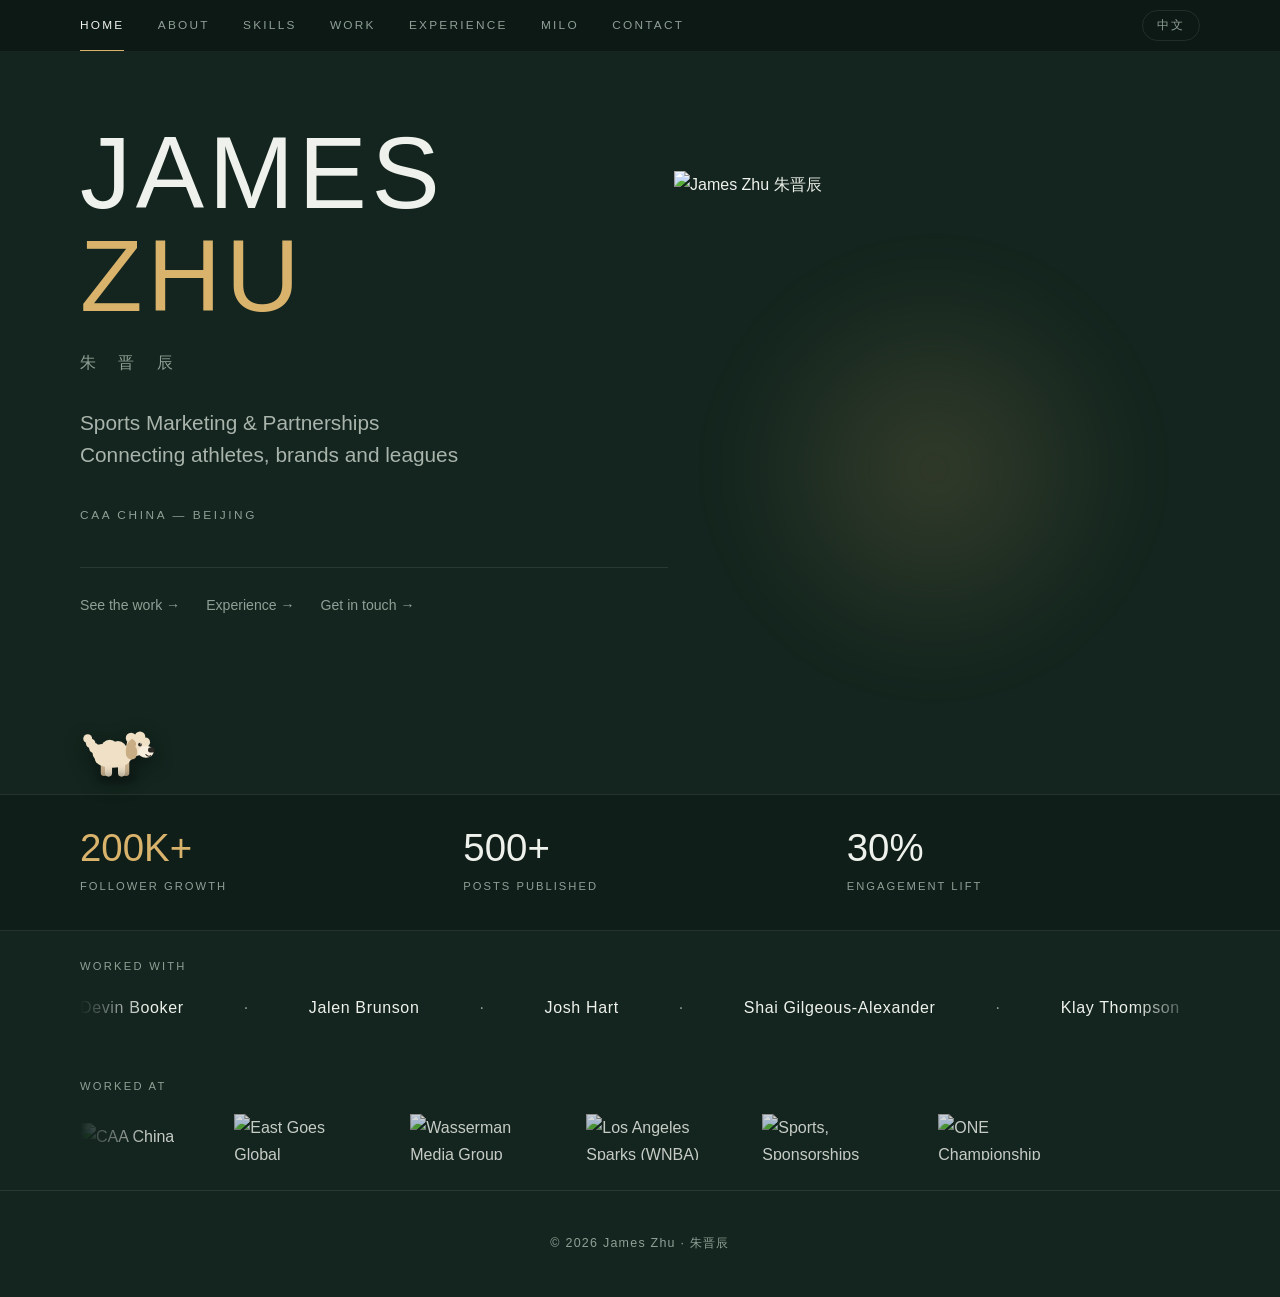
==== commit a2743f27: "Drift the athlete list against the company marks The roster becomes a second band running the other " ====
--- a/site/en/index.html
+++ b/site/en/index.html
@@ -39,7 +39,7 @@
 <link rel="icon" href="../assets/icon-32.png" type="image/png">
 <link rel="apple-touch-icon" href="../assets/apple-touch-icon.png">
 <link rel="preload" href="../assets/fonts/jost-latin.woff2" as="font" type="font/woff2" crossorigin>
-<link rel="stylesheet" href="../css/style.css?v=07e40e41">
+<link rel="stylesheet" href="../css/style.css?v=94c46fec">
 </head>
 <body>
 
@@ -121,17 +121,23 @@
 </div>
 
   <div class="wrap">
-    <div class="roster reveal">
-    <em>Worked with</em>
-    <b>Devin Booker</b>
-    <b>Jalen Brunson</b>
-    <b>Josh Hart</b>
-    <b>Shai Gilgeous-Alexander</b>
-    <b>Klay Thompson</b>
-    <b>JaVale McGee</b>
-    <b>Jaren Jackson Jr.</b>
-    <b>Yang Hansen</b>
-    <b>New York Knicks</b>
+    <div class="marquee reveal" data-marquee="reverse">
+      <em>Worked with</em>
+      <div class="marquee__viewport">
+        <div class="marquee__track">
+          <div class="marquee__group">
+            <span class="marquee__name">Devin Booker</span>
+            <span class="marquee__name">Jalen Brunson</span>
+            <span class="marquee__name">Josh Hart</span>
+            <span class="marquee__name">Shai Gilgeous-Alexander</span>
+            <span class="marquee__name">Klay Thompson</span>
+            <span class="marquee__name">JaVale McGee</span>
+            <span class="marquee__name">Jaren Jackson Jr.</span>
+            <span class="marquee__name">Yang Hansen</span>
+            <span class="marquee__name">New York Knicks</span>
+          </div>
+        </div>
+      </div>
     </div>
   </div>
 
@@ -141,12 +147,12 @@
       <div class="marquee__viewport">
         <div class="marquee__track">
           <div class="marquee__group">
-        <img class="marquee__logo" src="../assets/logos/caa.png" alt="CAA China" loading="lazy">
-        <img class="marquee__logo" src="../assets/logos/east-goes-global.png" alt="East Goes Global" loading="lazy">
-        <img class="marquee__logo" src="../assets/logos/wasserman.png" alt="Wasserman Media Group" loading="lazy">
-        <img class="marquee__logo" src="../assets/logos/la-sparks.png" alt="Los Angeles Sparks (WNBA)" loading="lazy">
-        <img class="marquee__logo" src="../assets/logos/ssec.png" alt="Sports, Sponsorships and Events Consulting" loading="lazy">
-        <img class="marquee__logo" src="../assets/logos/one-championship.png" alt="ONE Championship" loading="lazy">
+            <img class="marquee__logo" src="../assets/logos/caa.png" alt="CAA China" loading="lazy">
+            <img class="marquee__logo" src="../assets/logos/east-goes-global.png" alt="East Goes Global" loading="lazy">
+            <img class="marquee__logo" src="../assets/logos/wasserman.png" alt="Wasserman Media Group" loading="lazy">
+            <img class="marquee__logo" src="../assets/logos/la-sparks.png" alt="Los Angeles Sparks (WNBA)" loading="lazy">
+            <img class="marquee__logo" src="../assets/logos/ssec.png" alt="Sports, Sponsorships and Events Consulting" loading="lazy">
+            <img class="marquee__logo" src="../assets/logos/one-championship.png" alt="ONE Championship" loading="lazy">
           </div>
         </div>
       </div>
@@ -162,7 +168,7 @@
 <script src="../js/main.js?v=fc839b87"></script>
 <script src="../js/pet.js?v=12459e44"></script>
 <script src="../js/stats.js?v=37cc9b53"></script>
-<script src="../js/marquee.js?v=4f38c519"></script>
+<script src="../js/marquee.js?v=e56f714d"></script>
 <script defer src="https://static.cloudflareinsights.com/beacon.min.js" data-cf-beacon='{"token": "7a365c5d4c774a3fa937ffdee6c04279"}'></script>
 </body>
 </html>
--- a/site/css/style.css
+++ b/site/css/style.css
@@ -250,7 +250,7 @@
   padding: clamp(38px, 5vw, 56px) var(--pad) clamp(70px, 9vw, 110px);
 }
 
-/* Stat strip + roster -------------------------------------------------- */
+/* Stat strip -------------------------------------------------- */
 .strip {
   border-top: 1px solid var(--line);
   border-bottom: 1px solid var(--line);
@@ -317,70 +317,89 @@
   border: 0;
 }
 
-.roster {
-  padding: 30px 0;
-  border-bottom: 1px solid var(--line);
-  display: flex;
-  flex-wrap: wrap;
-  gap: 6px 24px;
-  align-items: baseline;
-}
-
-.roster em {
+/* Logo marquee --------------------------------------------------------- */
+.marquee { padding: 26px 0 30px; }
+
+/* The mask belongs on the moving strip, not on the whole band: applied higher
+   up it also fades the label, which sits right where the left edge fades out. */
+.marquee__viewport { overflow: hidden; }
+
+/* Fade the row out at both edges instead of chopping it mid-letter — but only
+   while it is rolling. On the static wrapped row nothing runs off the edge, and
+   the fade would just dim the first character of every line. Safari needs the
+   prefixed property; without either the row hard-cuts, which is plainer but
+   not broken. */
+.marquee.is-rolling .marquee__viewport {
+  -webkit-mask-image: linear-gradient(to right, transparent, #000 6%, #000 94%, transparent);
+  mask-image: linear-gradient(to right, transparent, #000 6%, #000 94%, transparent);
+}
+
+/* Direct child: `.marquee em` would also catch anything inside a mark. */
+.marquee > em {
+  display: block;
   font-style: normal;
   font-size: 0.7rem;
   letter-spacing: 0.2em;
   text-transform: uppercase;
   color: var(--dim);
-  margin-right: 12px;
-}
-
-.roster b { font-weight: 400; font-size: 1rem; letter-spacing: 0.04em; }
-
-/* Logo marquee --------------------------------------------------------- */
-.marquee { padding: 26px 0 30px; }
-
-/* The mask belongs on the moving strip, not on the whole band: applied higher
-   up it also fades the label, which sits right where the left edge fades out. */
-.marquee__viewport {
-  overflow: hidden;
-  /* Fade the marks out at both edges instead of chopping them mid-letter.
-     Safari needs the prefixed property; without either the logos hard-cut,
-     which is plainer but not broken. */
-  -webkit-mask-image: linear-gradient(to right, transparent, #000 6%, #000 94%, transparent);
-  mask-image: linear-gradient(to right, transparent, #000 6%, #000 94%, transparent);
-}
-
-/* Direct child: `.marquee em` would also catch anything inside a mark. */
-.marquee > em {
-  display: block;
-  font-style: normal;
-  font-size: 0.7rem;
-  letter-spacing: 0.2em;
-  text-transform: uppercase;
-  color: var(--dim);
   margin-bottom: 18px;
 }
 
+/* Standing still the row wraps like ordinary content. It has to: the viewport
+   clips, so a single non-wrapping line would put the tail of the list past the
+   right edge with no way to ever reach it — which is exactly what a visitor
+   with scripts off or reduce motion on gets. Only once js/marquee.js has
+   cloned enough copies to loop does it become one long line. */
 .marquee__track {
   display: flex;
-  gap: 60px;
+  flex-wrap: wrap;
+  gap: 18px 60px;
+}
+
+.marquee.is-rolling .marquee__track {
+  flex-wrap: nowrap;
   width: max-content;
-}
-
-/* Runs only once js/marquee.js has cloned enough copies to loop; until then
-   the single row simply sits there. */
-.marquee.is-rolling .marquee__track {
   animation: marquee-roll linear infinite;
+}
+
+/* Same keyframes, played backwards: the two bands drift against each other. */
+.marquee[data-marquee="reverse"].is-rolling .marquee__track {
+  animation-direction: reverse;
 }
 
 .marquee:hover .marquee__track { animation-play-state: paused; }
 
 .marquee__group {
   display: flex;
+  flex-wrap: wrap;
   align-items: center;
-  gap: 60px;
+  gap: 18px 60px;
+}
+
+.marquee.is-rolling .marquee__group {
+  flex-wrap: nowrap;
   flex: 0 0 auto;      /* never squeezed: a shrunk group mismeasures the loop */
+}
+
+.marquee__name {
+  font-size: 1rem;
+  letter-spacing: 0.04em;
+}
+
+/* Only while rolling: a name must not break across the moving line. Standing
+   still it has to be free to wrap, or a name longer than a phone is wide —
+   谢伊·吉尔杰斯-亚历山大 / Shai Gilgeous-Alexander is 436px — runs off the edge
+   of a viewport that clips. */
+.marquee.is-rolling .marquee__name { white-space: nowrap; }
+
+/* The separator is drawn, not written: keeping it out of the text means a
+   screen reader never reads it out. It also only belongs on the single rolling
+   line — in the wrapped row it lands at the start of each new line and indents
+   every name, and names stacked one per line need no separator anyway. */
+.marquee.is-rolling .marquee__name + .marquee__name::before {
+  content: "·";
+  color: var(--dim);
+  margin-right: 60px;
 }
 
 /* Capped on both axes, and tighter on width than the timeline uses: in a row
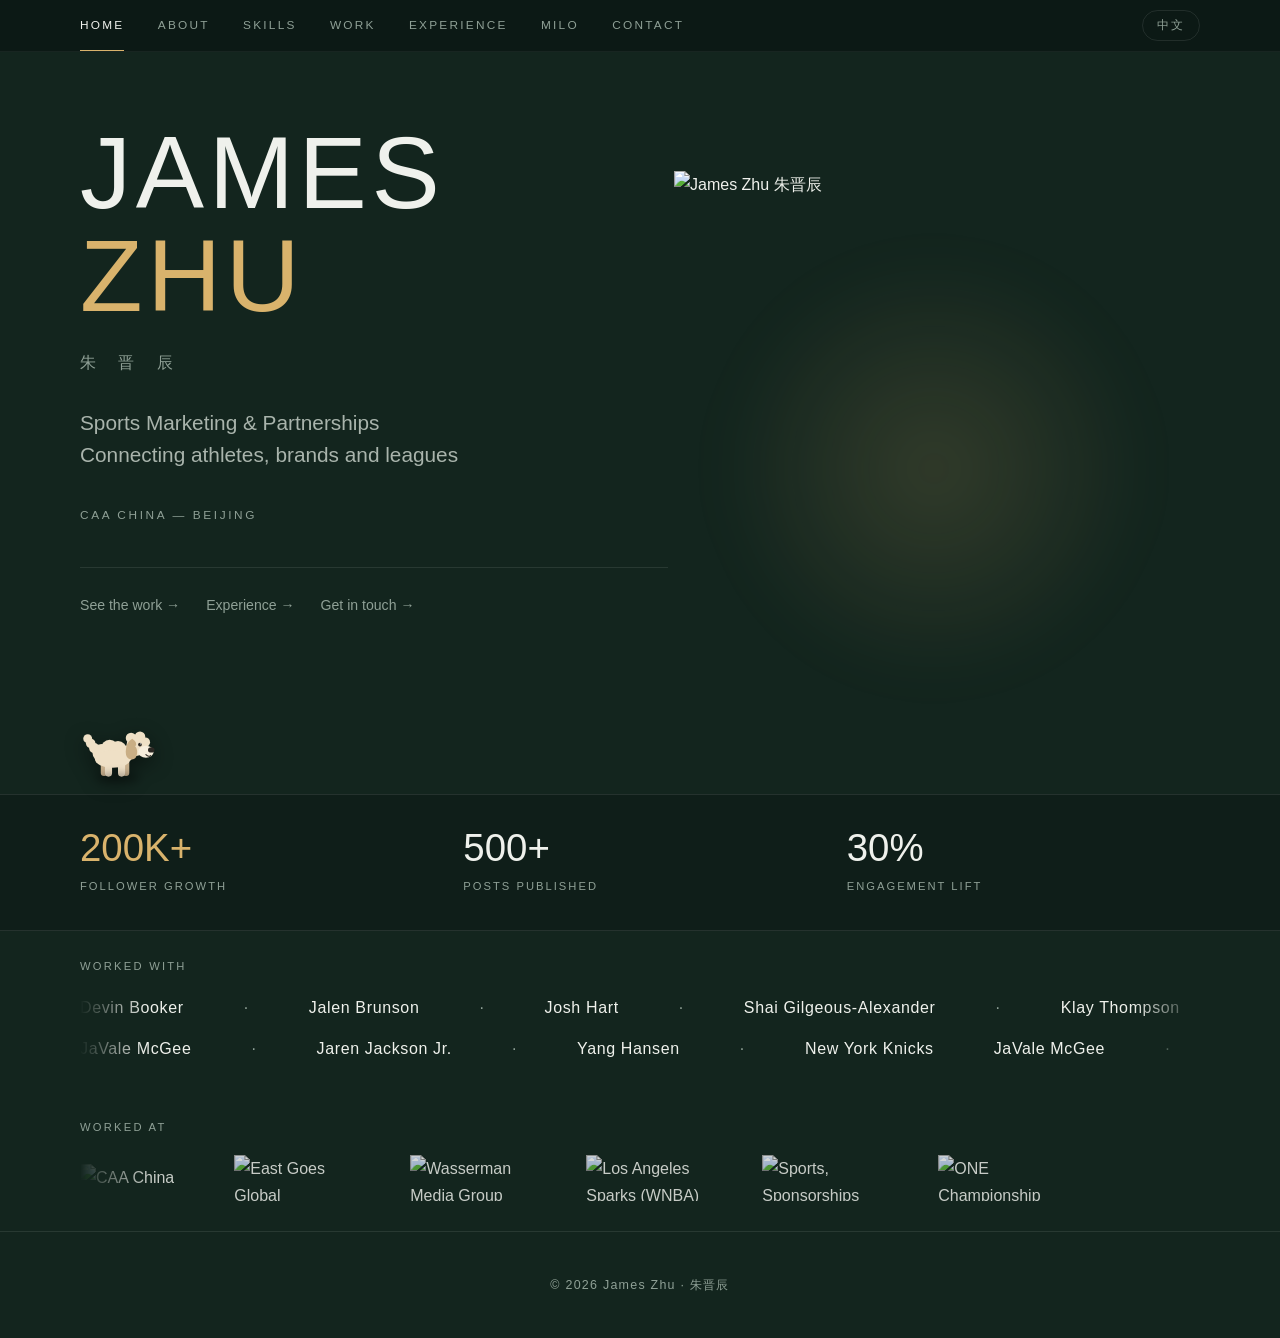
==== commit da5d110e: "Split the athletes over two rows and pick up the pace Nine names on one line meant a 3021px loop at " ====
--- a/site/en/index.html
+++ b/site/en/index.html
@@ -39,7 +39,7 @@
 <link rel="icon" href="../assets/icon-32.png" type="image/png">
 <link rel="apple-touch-icon" href="../assets/apple-touch-icon.png">
 <link rel="preload" href="../assets/fonts/jost-latin.woff2" as="font" type="font/woff2" crossorigin>
-<link rel="stylesheet" href="../css/style.css?v=94c46fec">
+<link rel="stylesheet" href="../css/style.css?v=90b6b8f6">
 </head>
 <body>
 
@@ -121,9 +121,9 @@
 </div>
 
   <div class="wrap">
-    <div class="marquee reveal" data-marquee="reverse">
+    <div class="marquee reveal" data-marquee>
       <em>Worked with</em>
-      <div class="marquee__viewport">
+      <div class="marquee__row">
         <div class="marquee__track">
           <div class="marquee__group">
             <span class="marquee__name">Devin Booker</span>
@@ -131,6 +131,12 @@
             <span class="marquee__name">Josh Hart</span>
             <span class="marquee__name">Shai Gilgeous-Alexander</span>
             <span class="marquee__name">Klay Thompson</span>
+          </div>
+        </div>
+      </div>
+      <div class="marquee__row" data-dir="reverse">
+        <div class="marquee__track">
+          <div class="marquee__group">
             <span class="marquee__name">JaVale McGee</span>
             <span class="marquee__name">Jaren Jackson Jr.</span>
             <span class="marquee__name">Yang Hansen</span>
@@ -144,7 +150,7 @@
   <div class="wrap">
     <div class="marquee reveal" data-marquee>
       <em>Worked at</em>
-      <div class="marquee__viewport">
+      <div class="marquee__row">
         <div class="marquee__track">
           <div class="marquee__group">
             <img class="marquee__logo" src="../assets/logos/caa.png" alt="CAA China" loading="lazy">
@@ -168,7 +174,7 @@
 <script src="../js/main.js?v=fc839b87"></script>
 <script src="../js/pet.js?v=12459e44"></script>
 <script src="../js/stats.js?v=37cc9b53"></script>
-<script src="../js/marquee.js?v=e56f714d"></script>
+<script src="../js/marquee.js?v=62cadce6"></script>
 <script defer src="https://static.cloudflareinsights.com/beacon.min.js" data-cf-beacon='{"token": "7a365c5d4c774a3fa937ffdee6c04279"}'></script>
 </body>
 </html>
--- a/site/css/style.css
+++ b/site/css/style.css
@@ -322,14 +322,17 @@
 
 /* The mask belongs on the moving strip, not on the whole band: applied higher
    up it also fades the label, which sits right where the left edge fades out. */
-.marquee__viewport { overflow: hidden; }
+/* A band is a label over one or more rows; each row rolls on its own. */
+.marquee__row { overflow: hidden; }
+
+.marquee__row + .marquee__row { margin-top: 14px; }
 
 /* Fade the row out at both edges instead of chopping it mid-letter — but only
    while it is rolling. On the static wrapped row nothing runs off the edge, and
    the fade would just dim the first character of every line. Safari needs the
    prefixed property; without either the row hard-cuts, which is plainer but
    not broken. */
-.marquee.is-rolling .marquee__viewport {
+.marquee__row.is-rolling {
   -webkit-mask-image: linear-gradient(to right, transparent, #000 6%, #000 94%, transparent);
   mask-image: linear-gradient(to right, transparent, #000 6%, #000 94%, transparent);
 }
@@ -356,14 +359,15 @@
   gap: 18px 60px;
 }
 
-.marquee.is-rolling .marquee__track {
+.marquee__row.is-rolling .marquee__track {
   flex-wrap: nowrap;
   width: max-content;
   animation: marquee-roll linear infinite;
 }
 
-/* Same keyframes, played backwards: the two bands drift against each other. */
-.marquee[data-marquee="reverse"].is-rolling .marquee__track {
+/* Same keyframes, played backwards. Directions alternate down the page, so no
+   two neighbouring rows ever drift the same way. */
+.marquee__row[data-dir="reverse"].is-rolling .marquee__track {
   animation-direction: reverse;
 }
 
@@ -376,7 +380,7 @@
   gap: 18px 60px;
 }
 
-.marquee.is-rolling .marquee__group {
+.marquee__row.is-rolling .marquee__group {
   flex-wrap: nowrap;
   flex: 0 0 auto;      /* never squeezed: a shrunk group mismeasures the loop */
 }
@@ -390,13 +394,13 @@
    still it has to be free to wrap, or a name longer than a phone is wide —
    谢伊·吉尔杰斯-亚历山大 / Shai Gilgeous-Alexander is 436px — runs off the edge
    of a viewport that clips. */
-.marquee.is-rolling .marquee__name { white-space: nowrap; }
+.marquee__row.is-rolling .marquee__name { white-space: nowrap; }
 
 /* The separator is drawn, not written: keeping it out of the text means a
    screen reader never reads it out. It also only belongs on the single rolling
    line — in the wrapped row it lands at the start of each new line and indents
    every name, and names stacked one per line need no separator anyway. */
-.marquee.is-rolling .marquee__name + .marquee__name::before {
+.marquee__row.is-rolling .marquee__name + .marquee__name::before {
   content: "·";
   color: var(--dim);
   margin-right: 60px;
@@ -866,7 +870,7 @@
 
 @media (prefers-reduced-motion: reduce) {
   .js .reveal { opacity: 1; transform: none; transition: none; }
-  .marquee.is-rolling .marquee__track { animation: none; }
+  .marquee__row.is-rolling .marquee__track { animation: none; }
   * { scroll-behavior: auto; }
 }
 
